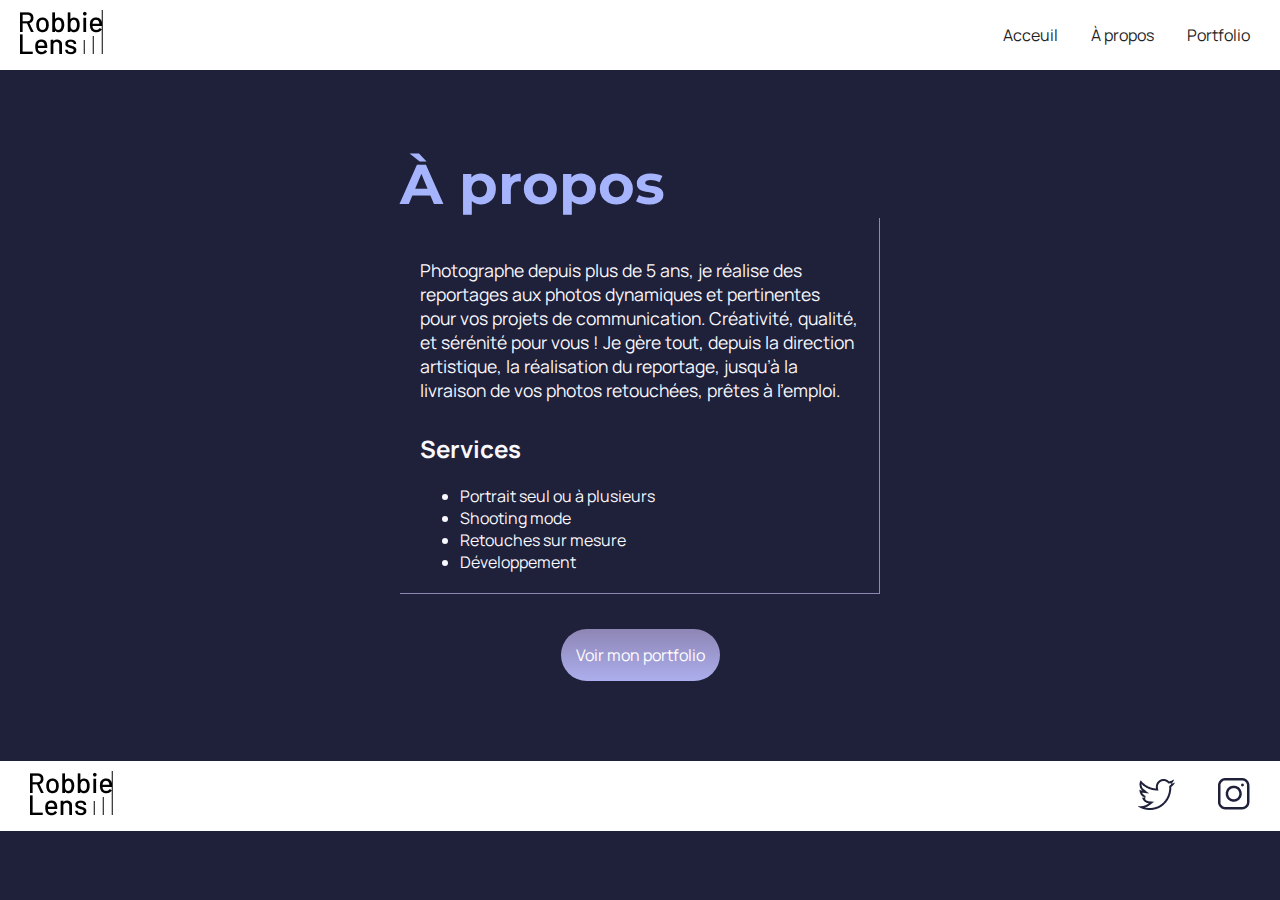
==== a-propos.html @ 4e418671 "ajout de style" ====
<!DOCTYPE html>
<html lang="fr">
  <head>
    <meta charset="UTF-8" />
    <meta name="viewport" content="width=device-width, initial-scale=1.0" />
    <title>A propos - Robbie Lens</title>
    <link rel="stylesheet" href="styles/style.css" />
    <link rel="stylesheet" href="styles/a-prppos.css">

    <link rel="preconnect" href="https://fonts.googleapis.com" />
    <link rel="preconnect" href="https://fonts.gstatic.com" crossorigin />
    <link
      href="https://fonts.googleapis.com/css2?family=Montserrat:ital,wght@0,100..900;1,100..900&display=swap"
      rel="stylesheet"
    />

    <link rel="preconnect" href="https://fonts.googleapis.com" />
    <link rel="preconnect" href="https://fonts.gstatic.com" crossorigin />
    <link
      href="https://fonts.googleapis.com/css2?family=Manrope:wght@200..800&family=Montserrat:ital,wght@0,100..900;1,100..900&display=swap"
      rel="stylesheet"
    />
  </head>
  <body>
    <header>
        <nav>    
            <a href="index.html" class="icon">
                <img src="img/logo.png" alt="logo-Robbie-Lens" />
            </a>
            <div>
              <a href="index.html">Acceuil</a>
              <a href="a-propos.html">À propos</a>
              <a href="portfolio.html">Portfolio</a>
            </div>
            
        </nav>
    </header>
   
    <main class="main-a-propos">
      <section>
        <h1>À propos </h1>
        <div class="content-a-propos">
          <p>
            Photographe depuis plus de 5 ans, je réalise des reportages aux photos
            dynamiques et pertinentes pour vos projets de communication.
            Créativité, qualité, et sérénité pour vous ! Je gère tout, depuis la
            direction artistique, la réalisation du reportage, jusqu’à la
            livraison de vos photos retouchées, prêtes à l’emploi.
          </p>
          <h2 class="st-service">Services</h2>
          <ul>
            <li>Portrait seul ou à plusieurs</li>
            <li>Shooting mode</li>
            <li>Retouches sur mesure</li>
            <li>Développement</li>
          </ul>
        </div>
        <div class="btn-portfolio">
          <a href="../portfolio.html" class="cta">Voir mon portfolio</a>
        </div>
      </section>
    </main>

    <footer>
        <a href="../index.html">
          <img src="../img/logo.png" alt="logo-Robbie-Lens" />
        </a>
        <div>
          <a href="https://twitter.com/" target="_blank" class="icon">
            <img src="../img/twitter.png" alt="logo_twitter" />
          </a>
          <a href="https://www.instagram.com" target="_blank" class="icon">
            <img src="../img/instagram.png" alt="logo_instagram" />
          </a>
        </div>
        
    </footer>
  </body>
</html>
---- styles/style.css ----
*{
    margin: 0;
}
body {
    font-family: 'Manrope', sans-serif;
    font-size: 1em;
    background-color: #1F2039;
  }
  
a{
    color: #242424;
    text-decoration: none;
}
em{
    color: #A5B4FC;
    font-style: normal;
}
h1{
    font-size: 3.5em;
    color: #A5B4FC;
    font-family: "Montserrat", sans-serif;
}
p{
    font-size: 1.1em;
    color:#F9F8FF;
    margin-bottom: 5px;
    margin-top: 20px;
}
header, footer{
    background-color: white;
    padding: 20px , 50px , 20px , 50px;
}
 li, h2{
    color:#F9F8FF;
}
.cta{
    display: inline-block;
    background: linear-gradient(#8E86B5,#ACAEED);
    color: white;
    border-radius: 50px;
    padding: 15px;
    margin-top: 35px;
    
}

a:hover{
    text-decoration: underline;
}
a[class="cta"]:hover{
    background: linear-gradient(#696484,#8788BA);
    text-decoration: none;
}
.icon{
    margin-right: 20px;
}
 .icon:hover{
    opacity: 0.5;
}
section{
    padding: 80px;
}

footer,
nav {
  display: flex;
  flex-direction: row;
  align-items: center;
  justify-content: space-between;
  padding: 10px;
}
nav a {
    margin-right: 20px;
    padding-left: 10px;
  }

footer a{
    margin-left: 20px;
  }
---- styles/a-prppos.css ----
.content-a-propos{
    border-right: 1px solid #8e86b5;
    border-bottom: 1px solid #8e86b5;
    padding: 20px;
    
}
.content-a-propos + div {
    text-align: center;
  }
.content-a-propos h2 {
    margin-top: 30px;
  }
.st-service , ul{
    margin-top: 20px;
}
.main-a-propos{
    width: 50%;
    margin: auto;
}
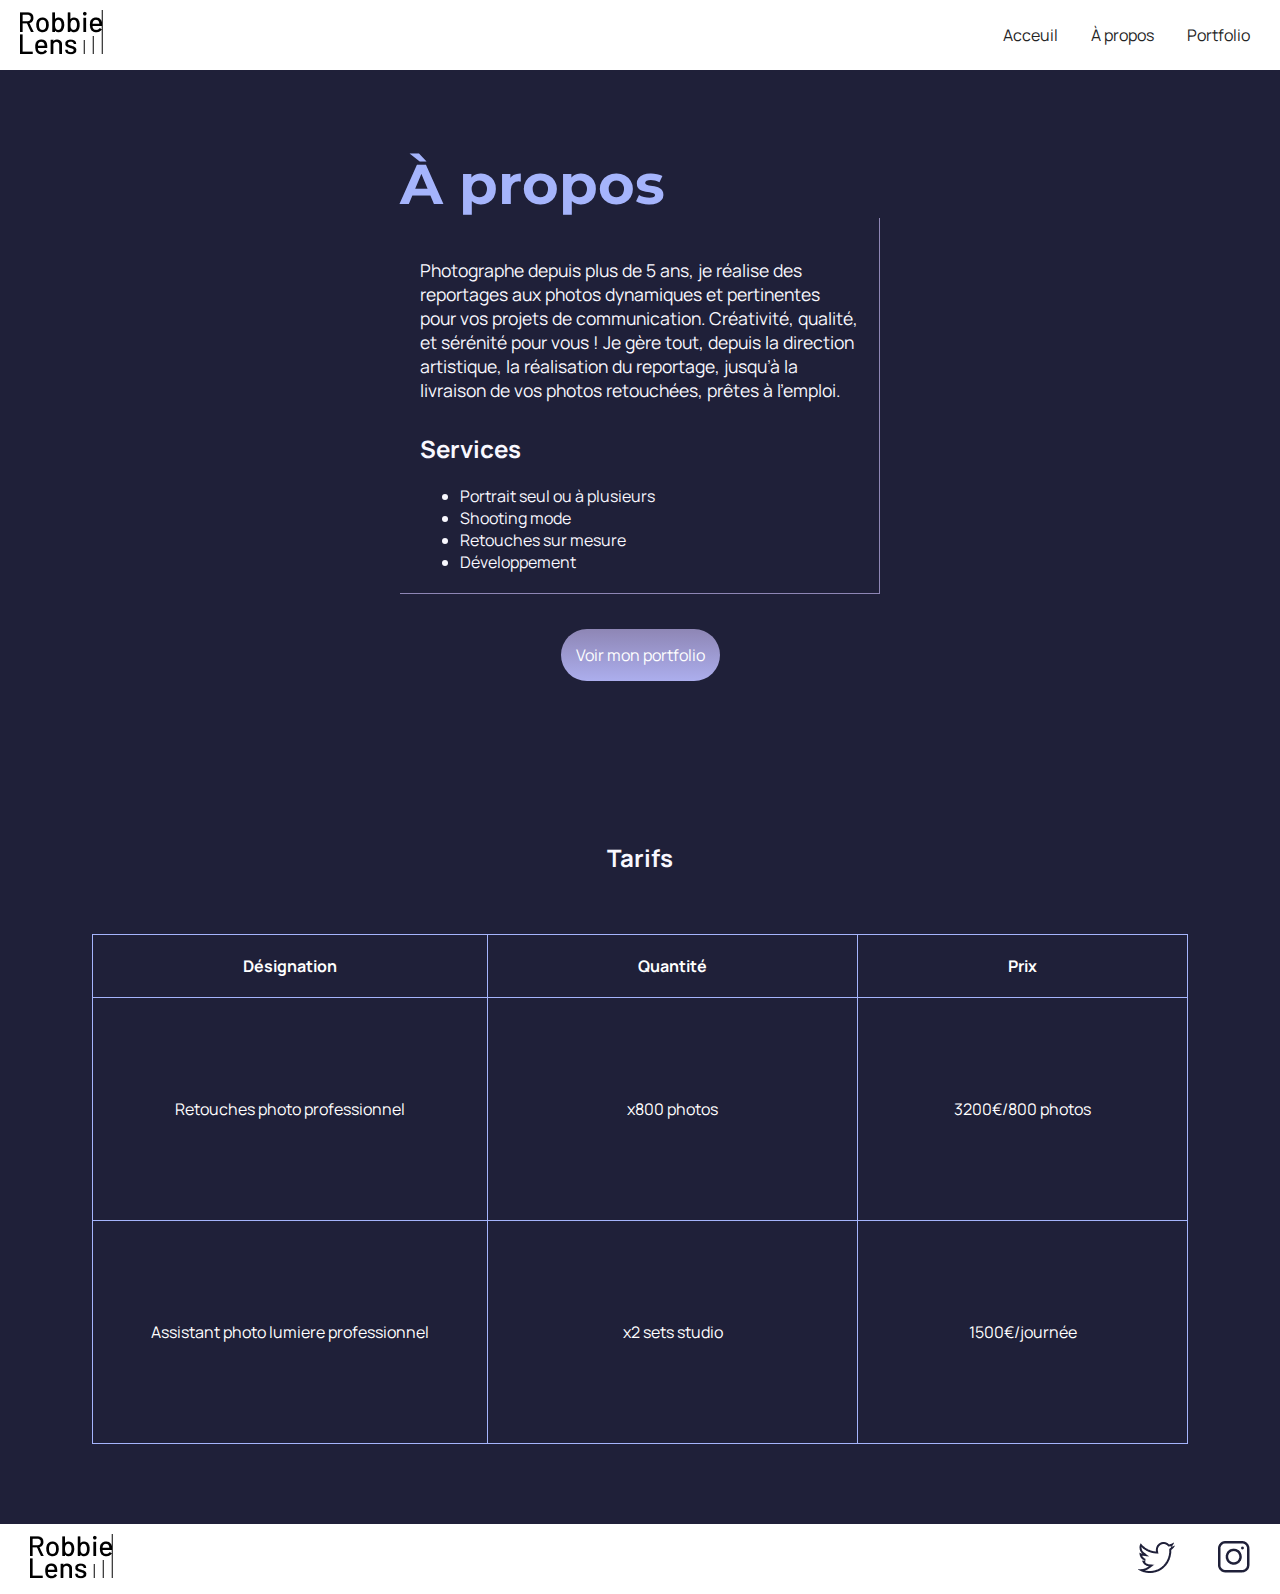
==== commit eac1ec32: "ajout de style" ====
--- a/a-propos.html
+++ b/a-propos.html
@@ -5,7 +5,7 @@
     <meta name="viewport" content="width=device-width, initial-scale=1.0" />
     <title>A propos - Robbie Lens</title>
     <link rel="stylesheet" href="styles/style.css" />
-    <link rel="stylesheet" href="styles/a-prppos.css">
+    <link rel="stylesheet" href="styles/a-propos.css">
 
     <link rel="preconnect" href="https://fonts.googleapis.com" />
     <link rel="preconnect" href="https://fonts.gstatic.com" crossorigin />
@@ -59,6 +59,33 @@
           <a href="../portfolio.html" class="cta">Voir mon portfolio</a>
         </div>
       </section>
+      <section class="Tarifs">
+        <h2>Tarifs</h2>
+        <div class="table">
+          <table>
+            <thead>
+              <tr>
+                <th>Désignation</th>
+                <th>Quantité</th>
+                <th>Prix</th>
+              </tr>
+            </thead>
+            <tbody>
+              <tr>
+                <td>Retouches photo professionnel</td>
+                <td>x800 photos</td>
+                <td>3200€/800 photos</td>
+              </tr>
+              <tr>
+                <td>Assistant photo lumiere professionnel</td>
+                <td>x2 sets studio</td>
+                <td>1500€/journée</td>
+              </tr>
+            </tbody>
+          </table>
+      </section>
+        </div>
+          
     </main>
 
     <footer>
--- a/styles/a-propos.css
+++ b/styles/a-propos.css
@@ -0,0 +1,52 @@
+.content-a-propos{
+    border-right: 1px solid #8e86b5;
+    border-bottom: 1px solid #8e86b5;
+    padding: 20px;
+    
+}
+.content-a-propos + div {
+    text-align: center;
+  }
+.content-a-propos h2 {
+    margin-top: 30px;
+  }
+.st-service , ul{
+    margin-top: 20px;
+}
+.main-a-propos{
+    width: 50%;
+    margin: auto;
+}
+
+/* tableau */
+section.Tarifs h2{
+    text-align: center;
+    margin-bottom: 60px;
+}
+table {
+    color: white;
+    width: 100%;
+    border-collapse: collapse;
+    /* margin: auto; */
+  }
+   th {
+    text-align: center;
+    padding-top: 20px;
+    padding-bottom: 20px;
+    padding-left: 150px;
+    padding-right: 150px;
+    border: 1px solid #a5b4fc;
+  }
+  td{
+    border: 1px solid #a5b4fc;
+    text-align: center;
+    padding-top: 100px;
+    padding-bottom: 100px;
+  }
+  section.Tarifs .table{
+    display: flex;
+    flex-wrap: wrap;
+    flex-direction: row;
+    justify-content: center;
+  }
+
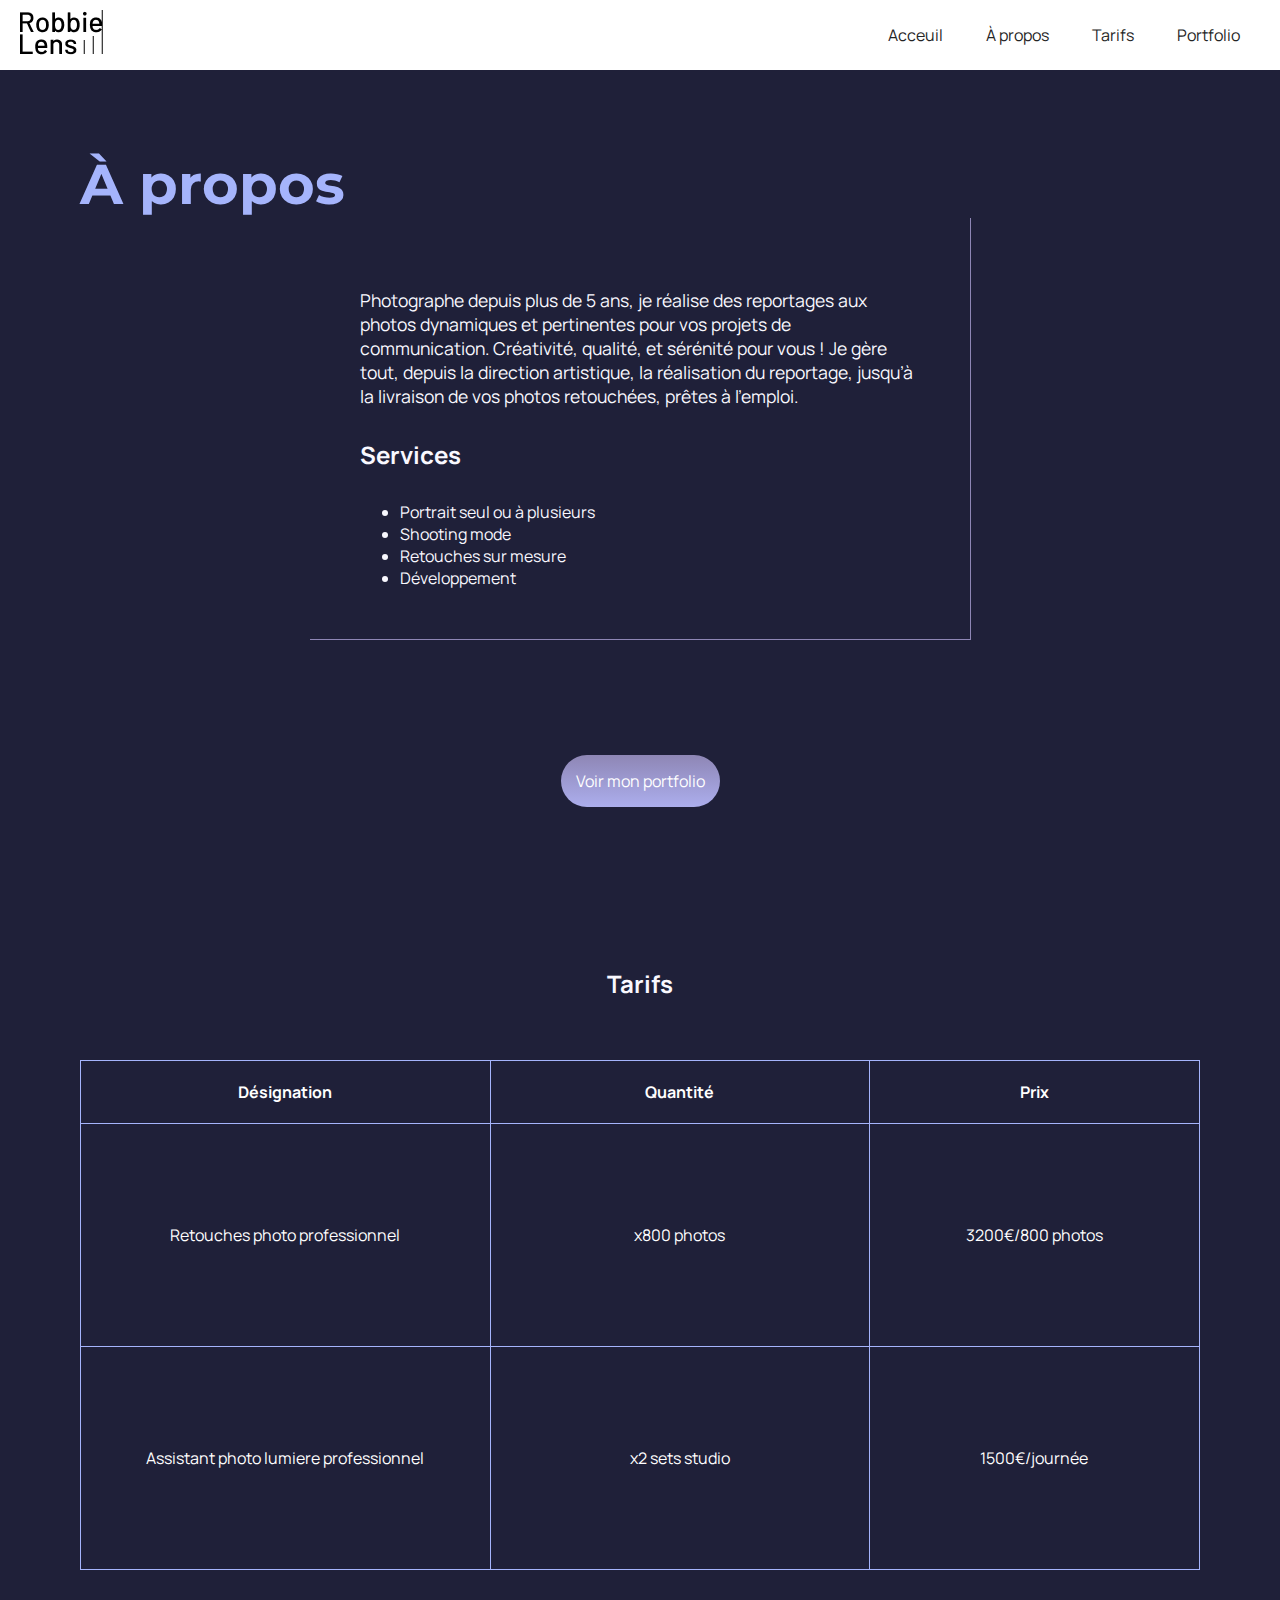
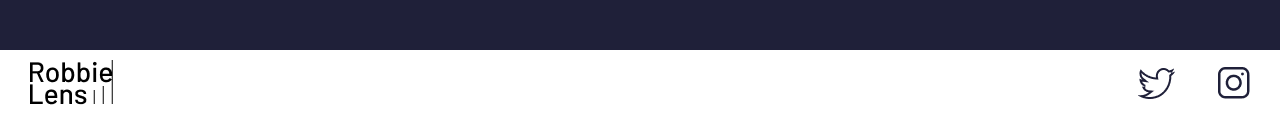
==== commit da395e1d: "nouvelle fonction" ====
--- a/a-propos.html
+++ b/a-propos.html
@@ -6,14 +6,12 @@
     <title>A propos - Robbie Lens</title>
     <link rel="stylesheet" href="styles/style.css" />
     <link rel="stylesheet" href="styles/a-propos.css">
-
     <link rel="preconnect" href="https://fonts.googleapis.com" />
     <link rel="preconnect" href="https://fonts.gstatic.com" crossorigin />
     <link
       href="https://fonts.googleapis.com/css2?family=Montserrat:ital,wght@0,100..900;1,100..900&display=swap"
       rel="stylesheet"
     />
-
     <link rel="preconnect" href="https://fonts.googleapis.com" />
     <link rel="preconnect" href="https://fonts.gstatic.com" crossorigin />
     <link
@@ -21,6 +19,7 @@
       rel="stylesheet"
     />
   </head>
+
   <body>
     <header>
         <nav>    
@@ -30,9 +29,9 @@
             <div>
               <a href="index.html">Acceuil</a>
               <a href="a-propos.html">À propos</a>
+              <a href="tarif.html">Tarifs</a>
               <a href="portfolio.html">Portfolio</a>
             </div>
-            
         </nav>
     </header>
    
@@ -85,7 +84,6 @@
           </table>
       </section>
         </div>
-          
     </main>
 
     <footer>
@@ -100,7 +98,6 @@
             <img src="../img/instagram.png" alt="logo_instagram" />
           </a>
         </div>
-        
     </footer>
   </body>
 </html>
--- a/styles/style.css
+++ b/styles/style.css
@@ -1,3 +1,4 @@
+/* style appliqué sur toute les autres pages */
 *{
     margin: 0;
 }
@@ -39,10 +40,10 @@
     color: white;
     border-radius: 50px;
     padding: 15px;
-    margin-top: 35px;
+    margin-top: 35px; 
+    text-align: center;
     
 }
-
 a:hover{
     text-decoration: underline;
 }
@@ -59,7 +60,6 @@
 section{
     padding: 80px;
 }
-
 footer,
 nav {
   display: flex;
@@ -69,11 +69,31 @@
   padding: 10px;
 }
 nav a {
-    margin-right: 20px;
+    margin-right: 30px;
     padding-left: 10px;
   }
-
 footer a{
     margin-left: 20px;
   }
-
+  /* responsive */
+@media screen and (max-width:1200px) {
+   h1{
+    font-size: 2em;
+   }
+}
+@media screen and (max-width: 996px) {
+    header nav {
+      flex-direction: column;
+      align-items: center;
+      justify-content: center;
+    }
+    header nav div{
+        display: contents;
+    }
+    header nav div a{
+        margin-top: 15px;
+    }
+    section{
+        padding: 80px;
+    }
+}--- a/styles/a-propos.css
+++ b/styles/a-propos.css
@@ -1,8 +1,10 @@
 .content-a-propos{
-    border-right: 1px solid #8e86b5;
-    border-bottom: 1px solid #8e86b5;
-    padding: 20px;
-    
+  border-right: 1px solid #8e86b5;
+  border-bottom: 1px solid #8e86b5;
+  padding: 50px;
+  width: 50%;
+  margin: auto;
+  margin-bottom: 80px; 
 }
 .content-a-propos + div {
     text-align: center;
@@ -10,14 +12,12 @@
 .content-a-propos h2 {
     margin-top: 30px;
   }
-.st-service , ul{
-    margin-top: 20px;
-}
+  .content-a-propos ul {
+    margin-top: 30px;
+  }
 .main-a-propos{
-    width: 50%;
     margin: auto;
 }
-
 /* tableau */
 section.Tarifs h2{
     text-align: center;
@@ -25,16 +25,16 @@
 }
 table {
     color: white;
+    text-align: center;
     width: 100%;
     border-collapse: collapse;
-    /* margin: auto; */
   }
    th {
     text-align: center;
     padding-top: 20px;
     padding-bottom: 20px;
-    padding-left: 150px;
-    padding-right: 150px;
+    padding-left: 120px;
+    padding-right: 120px;
     border: 1px solid #a5b4fc;
   }
   td{
@@ -49,4 +49,9 @@
     flex-direction: row;
     justify-content: center;
   }
-
+    /* responsive */
+@media screen and (max-width:996px) {
+  section.Tarifs{
+    display: none;
+  }
+}
